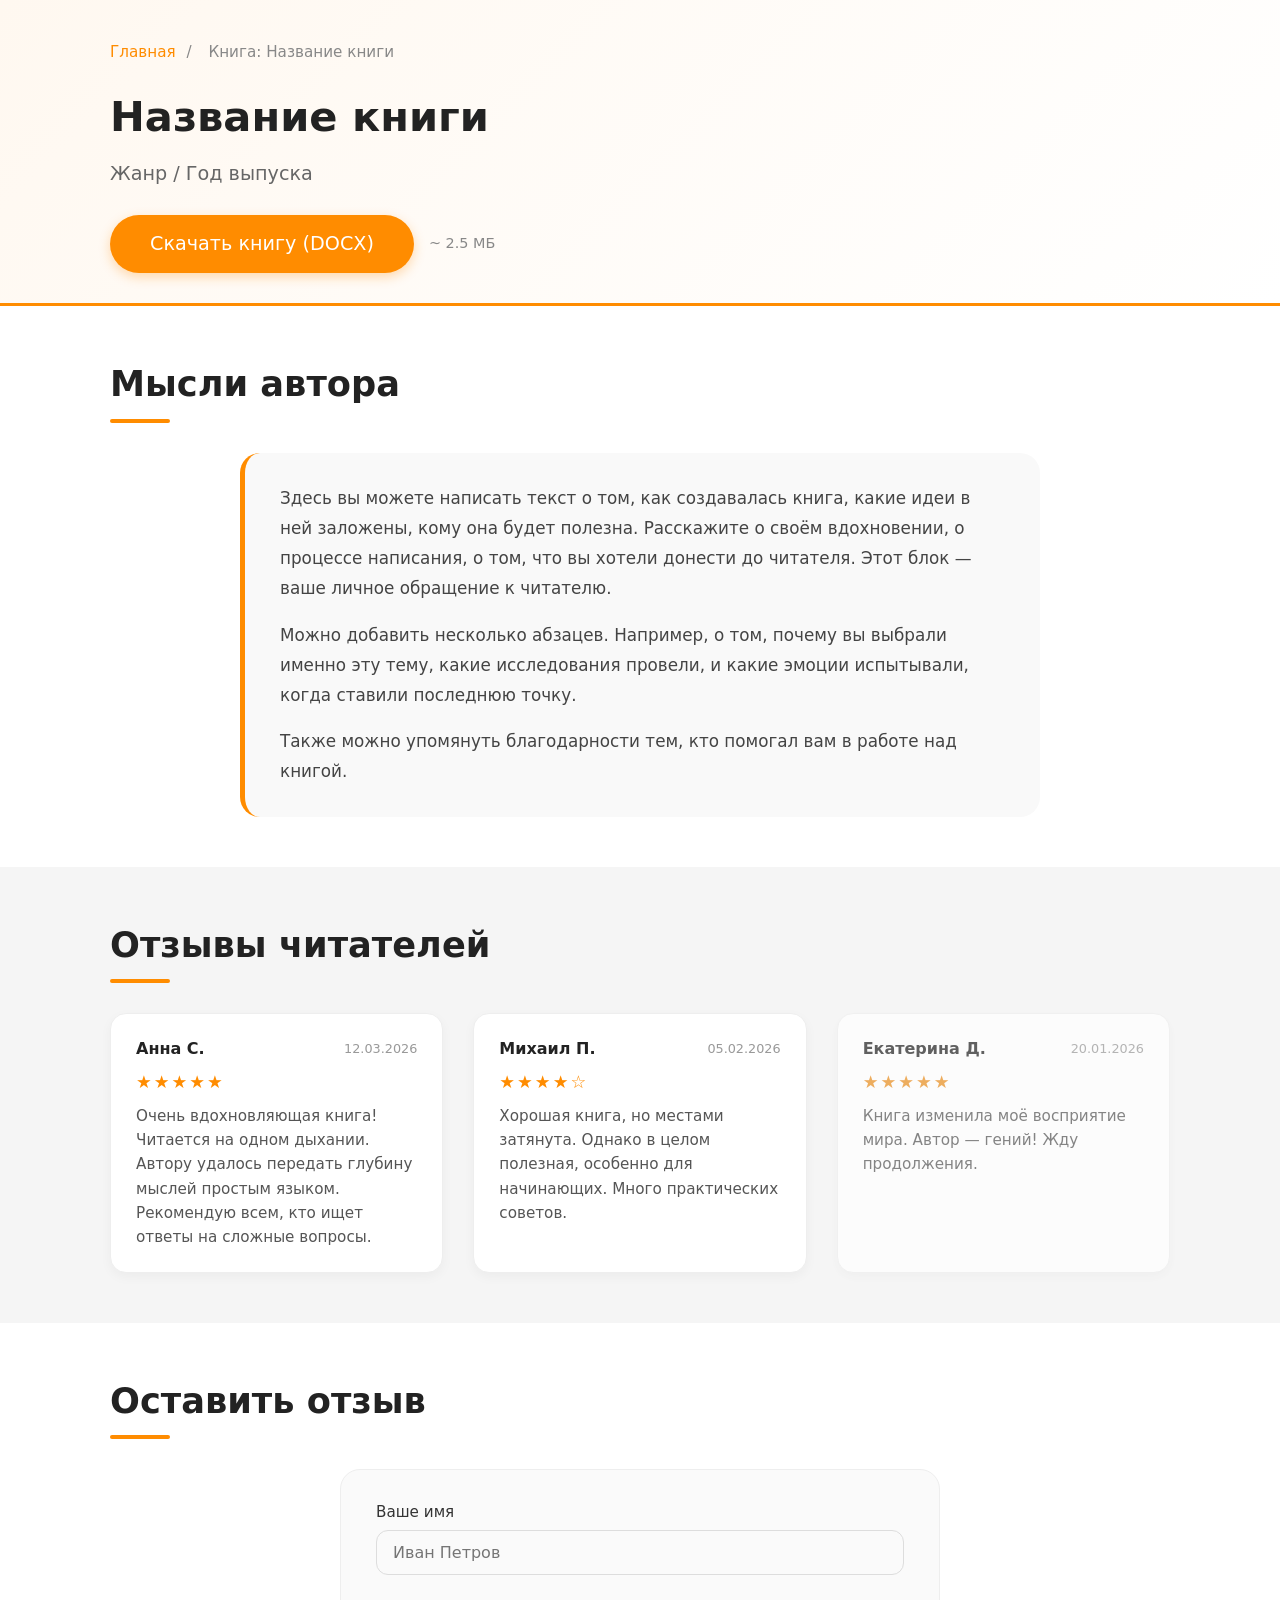
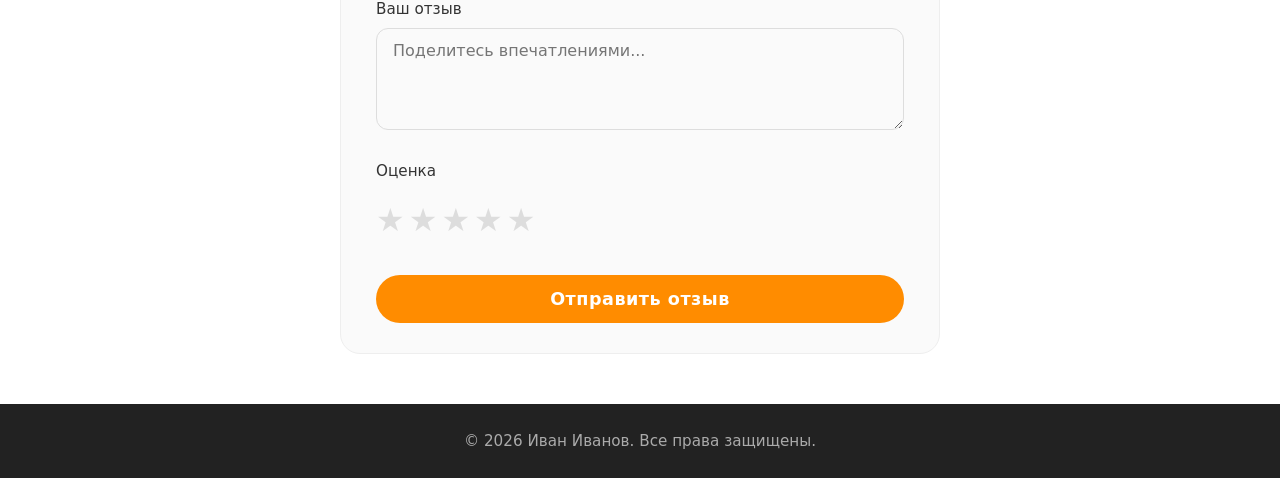
==== static/book.html @ 49486eab "v0.1 without forms" ====
<!DOCTYPE html>
<html lang="ru">
<head>
    <meta charset="UTF-8">
    <meta name="viewport" content="width=device-width, initial-scale=1.0">
    <title>Книга — Название книги</title>
    <link rel="stylesheet" href="/static/style.css">
</head>
<body>
    <header class="project-header">
        <div class="container">
            <nav class="breadcrumb">
                <a href="/">Главная</a>
                <span>/</span>
                <span>Книга: Название книги</span>
            </nav>
            <h1 class="project-title">Название книги</h1>
            <p class="project-subtitle">Жанр / Год выпуска</p>
            <div class="download-block">
                <a href="/book/Человек в Малиновом костюме.docx" class="btn btn-download" download>Скачать книгу (DOCX)</a>
                <span class="file-size">~ 2.5 МБ</span>
            </div>
        </div>
    </header>

    <section class="author-thoughts">
        <div class="container">
            <h2 class="section-title">Мысли автора</h2>
            <div class="thoughts-content">
                <p>Здесь вы можете написать текст о том, как создавалась книга, какие идеи в ней заложены, кому она будет полезна. Расскажите о своём вдохновении, о процессе написания, о том, что вы хотели донести до читателя. Этот блок — ваше личное обращение к читателю.</p>
                <p>Можно добавить несколько абзацев. Например, о том, почему вы выбрали именно эту тему, какие исследования провели, и какие эмоции испытывали, когда ставили последнюю точку.</p>
                <p>Также можно упомянуть благодарности тем, кто помогал вам в работе над книгой.</p>
            </div>
        </div>
    </section>
    <section class="reviews">
        <div class="container">
            <h2 class="section-title">Отзывы читателей</h2>
            <div class="reviews-grid">
                <div class="review-card">
                    <div class="review-header">
                        <span class="review-author">Анна С.</span>
                        <span class="review-date">12.03.2026</span>
                    </div>
                    <div class="review-rating">★★★★★</div>
                    <p class="review-text">Очень вдохновляющая книга! Читается на одном дыхании. Автору удалось передать глубину мыслей простым языком. Рекомендую всем, кто ищет ответы на сложные вопросы.</p>
                </div>
                <div class="review-card">
                    <div class="review-header">
                        <span class="review-author">Михаил П.</span>
                        <span class="review-date">05.02.2026</span>
                    </div>
                    <div class="review-rating">★★★★☆</div>
                    <p class="review-text">Хорошая книга, но местами затянута. Однако в целом полезная, особенно для начинающих. Много практических советов.</p>
                </div>
                <div class="review-card placeholder-review">
                    <div class="review-header">
                        <span class="review-author">Екатерина Д.</span>
                        <span class="review-date">20.01.2026</span>
                    </div>
                    <div class="review-rating">★★★★★</div>
                    <p class="review-text">Книга изменила моё восприятие мира. Автор — гений! Жду продолжения.</p>
                </div>
            </div>
        </div>
    </section>

    <section class="review-form-section">
        <div class="container">
            <h2 class="section-title">Оставить отзыв</h2>
            <form class="review-form">
                <div class="form-group">
                    <label for="review-name">Ваше имя</label>
                    <input type="text" id="review-name" placeholder="Иван Петров" required>
                </div>
                <div class="form-group">
                    <label for="review-text">Ваш отзыв</label>
                    <textarea id="review-text" rows="4" placeholder="Поделитесь впечатлениями..." required></textarea>
                </div>
                <div class="form-group rating-group">
                    <label>Оценка</label>
                    <div class="star-rating">
                        <input type="radio" id="star5" name="rating" value="5"><label for="star5">★</label>
                        <input type="radio" id="star4" name="rating" value="4"><label for="star4">★</label>
                        <input type="radio" id="star3" name="rating" value="3"><label for="star3">★</label>
                        <input type="radio" id="star2" name="rating" value="2"><label for="star2">★</label>
                        <input type="radio" id="star1" name="rating" value="1"><label for="star1">★</label>
                    </div>
                </div>
                <button type="submit" class="btn btn-submit">Отправить отзыв</button>
            </form>
        </div>
    </section>

    <footer class="footer">
        <div class="container">
            <p>&copy; 2026 Иван Иванов. Все права защищены.</p>
        </div>
    </footer>
</body>
</html>
---- static/style.css ----
/* Общие стили */
* {
    margin: 0;
    padding: 0;
    box-sizing: border-box;
    font-family: 'Segoe UI', Roboto, system-ui, -apple-system, sans-serif;
}

body {
    background-color: #f9f9f9;
    color: #333;
    line-height: 1.6;
}

.container {
    max-width: 1100px;
    margin: 0 auto;
    padding: 0 20px;
}

/* Шапка */
.header {
    background: linear-gradient(135deg, #fff8f0 0%, #fff 100%);
    padding: 50px 0 40px;
    border-bottom: 4px solid #ff8c00;
    box-shadow: 0 2px 10px rgba(0,0,0,0.05);
}

.header-container {
    display: flex;
    align-items: center;
    justify-content: space-between;
    flex-wrap: wrap;
    gap: 30px;
}

.header-info {
    flex: 1 1 300px;
}

.name {
    font-size: 2.8rem;
    font-weight: 700;
    color: #222;
    margin-bottom: 8px;
    letter-spacing: -0.5px;
}

.title {
    font-size: 1.3rem;
    color: #ff8c00;
    font-weight: 500;
    margin-bottom: 12px;
}

.description {
    font-size: 1.05rem;
    color: #555;
    margin-bottom: 20px;
    max-width: 500px;
}

.contacts {
    display: flex;
    align-items: center;
    gap: 12px;
    flex-wrap: wrap;
    font-size: 1rem;
}

.contacts a {
    color: #ff8c00;
    text-decoration: none;
    font-weight: 500;
    transition: color 0.2s;
}

.contacts a:hover {
    color: #e07b00;
    text-decoration: underline;
}

.contacts span {
    color: #aaa;
}

.header-photo {
    flex: 0 0 200px;
    width: 200px;
    height: 200px;
    border-radius: 50%;
    overflow: hidden;
    border: 4px solid #ff8c00;
    box-shadow: 0 8px 25px rgba(255, 140, 0, 0.25);
    background: #fff;
    transition: transform 0.3s ease;
}

.header-photo:hover {
    transform: scale(1.02);
}

.header-photo img {
    width: 100%;
    height: 100%;
    object-fit: cover;
    display: block;
}

/* Общие заголовки секций */
.section-title {
    font-size: 2.2rem;
    font-weight: 600;
    color: #222;
    margin-bottom: 30px;
    position: relative;
    display: inline-block;
}

.section-title::after {
    content: '';
    display: block;
    width: 60px;
    height: 4px;
    background: #ff8c00;
    margin-top: 6px;
    border-radius: 2px;
}

/* Секция работ */
.works {
    padding: 60px 0;
    background: #fff;
}

.works-grid {
    display: flex;
    flex-wrap: wrap;
    gap: 30px;
    justify-content: flex-start;
}

.work-card {
    flex: 1 1 calc(33.333% - 30px);
    min-width: 260px;
    background: #fcfcfc;
    border-radius: 16px;
    overflow: hidden;
    box-shadow: 0 4px 15px rgba(0,0,0,0.06);
    border: 1px solid #eee;
    transition: transform 0.25s, box-shadow 0.25s;
}

.work-card:hover {
    transform: translateY(-6px);
    box-shadow: 0 12px 30px rgba(0,0,0,0.1);
}

.work-image {
    height: 180px;
    background-size: cover;
    background-position: center;
    background-color: #eee;
}

.work-info {
    padding: 20px 18px 22px;
}

.work-info h3 {
    font-size: 1.25rem;
    font-weight: 600;
    color: #222;
    margin-bottom: 8px;
}

.work-info p {
    color: #666;
    font-size: 0.95rem;
    margin-bottom: 16px;
}

.btn {
    display: inline-block;
    padding: 8px 22px;
    background: #ff8c00;
    color: #fff;
    font-weight: 500;
    border-radius: 30px;
    text-decoration: none;
    transition: background 0.2s, transform 0.1s;
    border: none;
    cursor: pointer;
}

.btn:hover {
    background: #e07b00;
    transform: scale(1.02);
}

.work-card.placeholder .work-image {
    filter: grayscale(0.4);
    opacity: 0.7;
}

.badge {
    display: inline-block;
    background: #e0e0e0;
    color: #555;
    padding: 4px 14px;
    border-radius: 20px;
    font-size: 0.8rem;
    font-weight: 500;
    letter-spacing: 0.3px;
}

/* Секция контактов */
.contact {
    padding: 60px 0;
    background: #f5f5f5;
}

.contact-form {
    max-width: 580px;
    background: #fff;
    padding: 35px 40px;
    border-radius: 20px;
    box-shadow: 0 6px 20px rgba(0,0,0,0.04);
    border: 1px solid #e8e8e8;
}

.form-group {
    margin-bottom: 22px;
}

.form-group label {
    display: block;
    font-weight: 500;
    margin-bottom: 6px;
    color: #333;
    font-size: 0.95rem;
}

.form-group input,
.form-group textarea {
    width: 100%;
    padding: 12px 16px;
    border: 1.5px solid #ddd;
    border-radius: 12px;
    font-size: 1rem;
    background: #fafafa;
    transition: border 0.2s, box-shadow 0.2s;
    outline: none;
}

.form-group input:focus,
.form-group textarea:focus {
    border-color: #ff8c00;
    box-shadow: 0 0 0 3px rgba(255, 140, 0, 0.15);
    background: #fff;
}

.form-group textarea {
    resize: vertical;
    min-height: 100px;
}

.btn-submit {
    width: 100%;
    padding: 14px;
    font-size: 1.1rem;
    font-weight: 600;
    background: #ff8c00;
    color: #fff;
    border: none;
    border-radius: 30px;
    cursor: pointer;
    transition: background 0.2s, transform 0.1s;
    letter-spacing: 0.5px;
}

.btn-submit:hover {
    background: #e07b00;
    transform: scale(1.01);
}

/* Футер */
.footer {
    background: #222;
    color: #ccc;
    padding: 25px 0;
    text-align: center;
    font-size: 0.95rem;
}

.footer p {
    opacity: 0.8;
}

/* Адаптивность */
@media (max-width: 768px) {
    .header-container {
        flex-direction: column-reverse;
        text-align: center;
    }

    .header-info {
        text-align: center;
    }

    .description {
        margin-left: auto;
        margin-right: auto;
    }

    .contacts {
        justify-content: center;
    }

    .header-photo {
        flex: 0 0 160px;
        width: 160px;
        height: 160px;
    }

    .name {
        font-size: 2.2rem;
    }

    .section-title {
        font-size: 1.8rem;
    }

    .work-card {
        flex: 1 1 100%;
        max-width: 400px;
        margin: 0 auto;
    }

    .contact-form {
        padding: 25px 20px;
    }
}

@media (max-width: 480px) {
    .header {
        padding: 30px 0 20px;
    }
    .name {
        font-size: 1.8rem;
    }
    .title {
        font-size: 1.1rem;
    }
    .contacts {
        flex-direction: column;
        gap: 6px;
    }
    .contacts span {
        display: none;
    }
    .work-card {
        min-width: 100%;
    }
}


.project-header {
    background: linear-gradient(135deg, #fff8f0 0%, #fff 100%);
    padding: 40px 0 30px;
    border-bottom: 3px solid #ff8c00;
}

.breadcrumb {
    font-size: 0.95rem;
    color: #888;
    margin-bottom: 20px;
}

.breadcrumb a {
    color: #ff8c00;
    text-decoration: none;
}

.breadcrumb a:hover {
    text-decoration: underline;
}

.breadcrumb span {
    margin: 0 6px;
}

.project-title {
    font-size: 2.6rem;
    font-weight: 700;
    color: #222;
    margin-bottom: 8px;
}

.project-subtitle {
    font-size: 1.2rem;
    color: #666;
    font-weight: 400;
}

.project-details {
    padding: 50px 0;
    background: #fafafa;
}

.detail-block {
    display: flex;
    align-items: center;
    gap: 40px;
    background: #fff;
    border-radius: 20px;
    padding: 30px 35px;
    margin-bottom: 40px;
    box-shadow: 0 4px 15px rgba(0,0,0,0.04);
    border: 1px solid #eee;
    transition: transform 0.2s;
}

.detail-block:hover {
    transform: translateY(-3px);
    box-shadow: 0 8px 25px rgba(0,0,0,0.06);
}

.detail-text {
    flex: 1 1 55%;
}

.detail-text h2 {
    font-size: 1.7rem;
    font-weight: 600;
    color: #222;
    margin-bottom: 15px;
    position: relative;
}

.detail-text h2::after {
    content: '';
    display: block;
    width: 50px;
    height: 3px;
    background: #ff8c00;
    margin-top: 6px;
    border-radius: 2px;
}

.detail-text p {
    color: #555;
    font-size: 1.05rem;
    line-height: 1.7;
    margin-bottom: 15px;
}

.detail-text ul {
    list-style: none;
    padding: 0;
}

.detail-text ul li {
    padding-left: 24px;
    position: relative;
    margin-bottom: 8px;
    color: #444;
}

.detail-text ul li::before {
    content: '▹';
    position: absolute;
    left: 0;
    color: #ff8c00;
    font-weight: bold;
}

.detail-image {
    flex: 0 0 220px;
    max-width: 220px;
}

.detail-image img {
    width: 100%;
    height: auto;
    border-radius: 16px;
    box-shadow: 0 6px 18px rgba(0,0,0,0.1);
    border: 2px solid #f0f0f0;
    display: block;
}

.detail-block.reverse {
    flex-direction: row-reverse;
}

.back-link {
    text-align: center;
    margin-top: 20px;
}

.back-link .btn {
    background: #888;
    color: #fff;
}

.back-link .btn:hover {
    background: #666;
}

@media (max-width: 768px) {
    .detail-block {
        flex-direction: column !important;
        padding: 20px;
        text-align: center;
    }

    .detail-block.reverse {
        flex-direction: column !important;
    }

    .detail-image {
        flex: 0 0 auto;
        max-width: 280px;
        width: 100%;
        margin-top: 10px;
    }

    .detail-text h2::after {
        margin-left: auto;
        margin-right: auto;
    }

    .detail-text ul {
        text-align: left;
        display: inline-block;
    }

    .project-title {
        font-size: 2rem;
    }
}

@media (max-width: 480px) {
    .project-header {
        padding: 25px 0;
    }
    .project-title {
        font-size: 1.6rem;
    }
    .detail-block {
        padding: 15px;
    }
}



.download-block {
    margin-top: 25px;
    display: flex;
    align-items: center;
    gap: 15px;
    flex-wrap: wrap;
}

.btn-download {
    background: #ff8c00;
    font-size: 1.2rem;
    padding: 14px 40px;
    border-radius: 40px;
    box-shadow: 0 4px 12px rgba(255, 140, 0, 0.3);
    transition: all 0.2s;
    display: inline-block;
}

.btn-download:hover {
    background: #e07b00;
    transform: scale(1.03);
    box-shadow: 0 6px 18px rgba(255, 140, 0, 0.4);
}

.file-size {
    color: #888;
    font-size: 0.9rem;
}

/* Мысли автора */
.author-thoughts {
    padding: 50px 0;
    background: #fff;
}

.thoughts-content {
    max-width: 800px;
    margin: 0 auto;
    background: #f9f9f9;
    padding: 30px 35px;
    border-radius: 20px;
    border-left: 5px solid #ff8c00;
    font-size: 1.05rem;
    line-height: 1.8;
    color: #444;
}

.thoughts-content p {
    margin-bottom: 16px;
}

.thoughts-content p:last-child {
    margin-bottom: 0;
}

/* Отзывы */
.reviews {
    padding: 50px 0;
    background: #f5f5f5;
}

.reviews-grid {
    display: flex;
    flex-wrap: wrap;
    gap: 30px;
    justify-content: center;
}

.review-card {
    flex: 1 1 calc(33.333% - 30px);
    min-width: 260px;
    background: #fff;
    border-radius: 16px;
    padding: 22px 25px;
    box-shadow: 0 4px 12px rgba(0,0,0,0.04);
    border: 1px solid #eee;
    transition: transform 0.2s;
}

.review-card:hover {
    transform: translateY(-4px);
    box-shadow: 0 8px 20px rgba(0,0,0,0.06);
}

.review-header {
    display: flex;
    justify-content: space-between;
    align-items: center;
    margin-bottom: 6px;
}

.review-author {
    font-weight: 600;
    color: #222;
}

.review-date {
    font-size: 0.8rem;
    color: #999;
}

.review-rating {
    color: #ff8c00;
    font-size: 1.1rem;
    letter-spacing: 2px;
    margin-bottom: 8px;
}

.review-text {
    color: #555;
    line-height: 1.6;
    font-size: 0.95rem;
}

.placeholder-review {
    opacity: 0.7;
    filter: grayscale(0.2);
}

/* Форма отзыва */
.review-form-section {
    padding: 50px 0;
    background: #fff;
}

.review-form {
    max-width: 600px;
    margin: 0 auto;
    background: #fafafa;
    padding: 30px 35px;
    border-radius: 20px;
    border: 1px solid #eee;
}

.rating-group {
    display: flex;
    flex-direction: column;
    gap: 6px;
}

.star-rating {
    display: flex;
    flex-direction: row-reverse;
    justify-content: flex-end;
    gap: 4px;
}

.star-rating input {
    display: none;
}

.star-rating label {
    font-size: 2rem;
    color: #ddd;
    cursor: pointer;
    transition: color 0.2s;
}

.star-rating input:checked ~ label,
.star-rating label:hover,
.star-rating label:hover ~ label {
    color: #ff8c00;
}

/* Адаптив для книги */
@media (max-width: 768px) {
    .review-card {
        flex: 1 1 100%;
        max-width: 400px;
    }
    .download-block {
        flex-direction: column;
        align-items: flex-start;
    }
    .thoughts-content {
        padding: 20px;
    }
    .review-form {
        padding: 20px;
    }
}

@media (max-width: 480px) {
    .btn-download {
        width: 100%;
        text-align: center;
        padding: 14px 20px;
        font-size: 1rem;
    }
    .star-rating label {
        font-size: 1.8rem;
    }
}
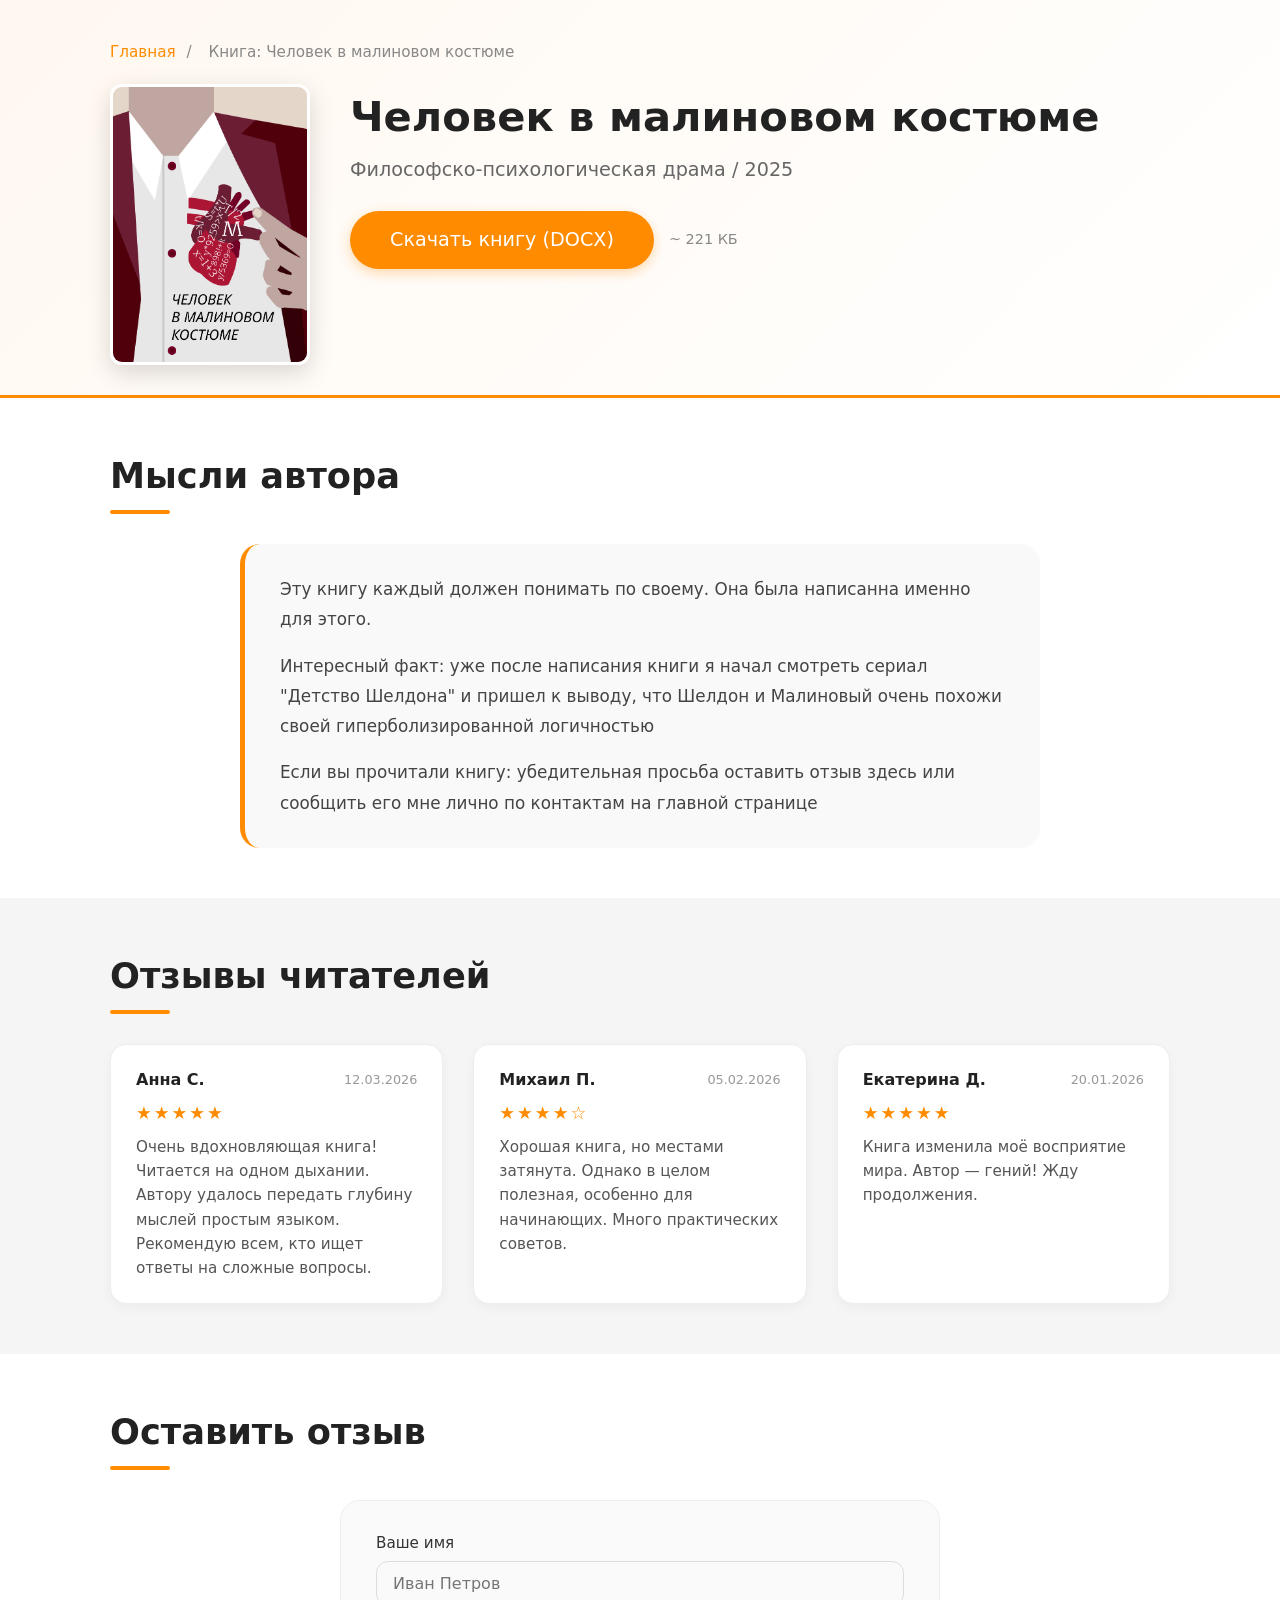
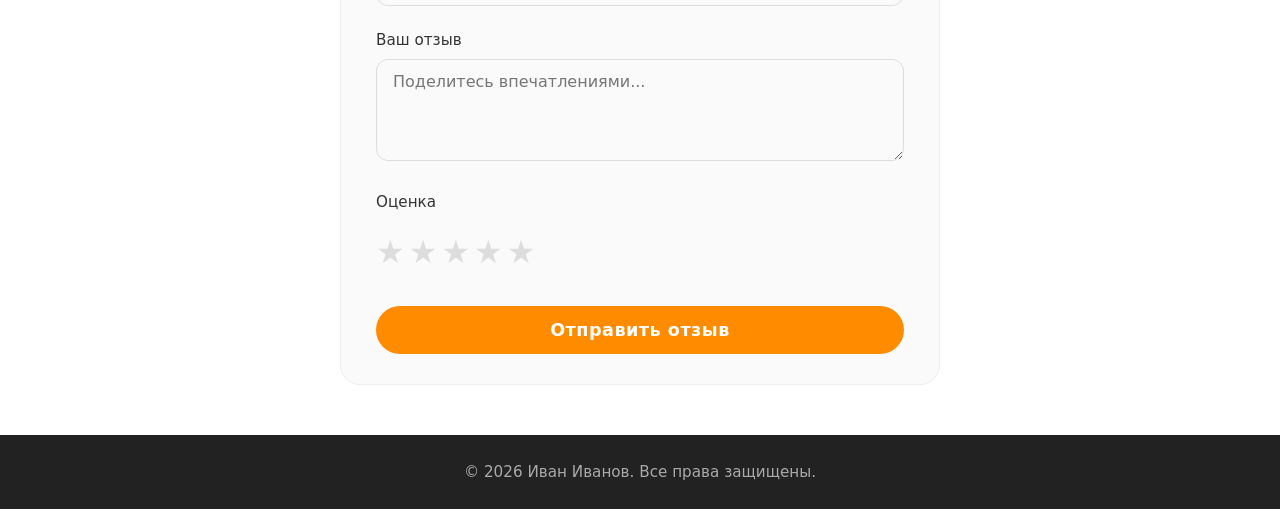
==== commit 40220db9: "add db" ====
--- a/static/book.html
+++ b/static/book.html
@@ -3,7 +3,7 @@
 <head>
     <meta charset="UTF-8">
     <meta name="viewport" content="width=device-width, initial-scale=1.0">
-    <title>Книга — Название книги</title>
+    <title>Книга — Человек в малиновом костюме</title>
     <link rel="stylesheet" href="/static/style.css">
 </head>
 <body>
@@ -12,13 +12,22 @@
             <nav class="breadcrumb">
                 <a href="/">Главная</a>
                 <span>/</span>
-                <span>Книга: Название книги</span>
+                <span>Книга: Человек в малиновом костюме</span>
             </nav>
-            <h1 class="project-title">Название книги</h1>
-            <p class="project-subtitle">Жанр / Год выпуска</p>
-            <div class="download-block">
-                <a href="/book/Человек в Малиновом костюме.docx" class="btn btn-download" download>Скачать книгу (DOCX)</a>
-                <span class="file-size">~ 2.5 МБ</span>
+
+            <!-- Блок с обложкой и описанием -->
+            <div class="book-intro">
+                <div class="book-cover">
+                    <img src="/static/человек в малиновом костюме.png" alt="Обложка книги «Человек в малиновом костюме»">
+                </div>
+                <div class="book-info">
+                    <h1 class="project-title">Человек в малиновом костюме</h1>
+                    <p class="project-subtitle">Философско-психологическая драма / 2025</p>
+                    <div class="download-block">
+                        <a href="/book/Человек в Малиновом костюме.docx" class="btn btn-download" download>Скачать книгу (DOCX)</a>
+                        <span class="file-size">~ 221 КБ</span>
+                    </div>
+                </div>
             </div>
         </div>
     </header>
@@ -27,9 +36,9 @@
         <div class="container">
             <h2 class="section-title">Мысли автора</h2>
             <div class="thoughts-content">
-                <p>Здесь вы можете написать текст о том, как создавалась книга, какие идеи в ней заложены, кому она будет полезна. Расскажите о своём вдохновении, о процессе написания, о том, что вы хотели донести до читателя. Этот блок — ваше личное обращение к читателю.</p>
-                <p>Можно добавить несколько абзацев. Например, о том, почему вы выбрали именно эту тему, какие исследования провели, и какие эмоции испытывали, когда ставили последнюю точку.</p>
-                <p>Также можно упомянуть благодарности тем, кто помогал вам в работе над книгой.</p>
+                <p>Эту книгу каждый должен понимать по своему. Она была написанна именно для этого.</p>
+                <p>Интересный факт: уже после написания книги я начал смотреть сериал "Детство Шелдона" и пришел к выводу, что Шелдон и Малиновый очень похожи своей гиперболизированной логичностью</p>
+                <p>Если вы прочитали книгу: убедительная просьба оставить отзыв здесь или сообщить его мне лично по контактам на главной странице</p>
             </div>
         </div>
     </section>
@@ -53,7 +62,7 @@
                     <div class="review-rating">★★★★☆</div>
                     <p class="review-text">Хорошая книга, но местами затянута. Однако в целом полезная, особенно для начинающих. Много практических советов.</p>
                 </div>
-                <div class="review-card placeholder-review">
+                <div class="review-card">
                     <div class="review-header">
                         <span class="review-author">Екатерина Д.</span>
                         <span class="review-date">20.01.2026</span>
--- a/static/style.css
+++ b/static/style.css
@@ -609,7 +609,6 @@
     margin-bottom: 0;
 }
 
-/* Отзывы */
 .reviews {
     padding: 50px 0;
     background: #f5f5f5;
@@ -746,4 +745,91 @@
     .star-rating label {
         font-size: 1.8rem;
     }
+}
+
+
+.book-intro {
+    display: flex;
+    align-items: flex-start;  
+    gap: 40px;
+    margin-top: 20px;
+}
+
+.book-cover {
+    flex: 0 0 200px;       
+    max-width: 200px;
+    max-height: 300px;        
+    overflow: hidden;         
+    border-radius: 12px;
+    box-shadow: 0 8px 25px rgba(0,0,0,0.15);
+    border: 3px solid #fff;
+}
+
+.book-cover img {
+    width: 100%;
+    height: 100%;
+    object-fit: contain;     
+    display: block;
+}
+
+.book-info {
+    flex: 1 1 auto;
+}
+
+.book-info .project-title {
+    margin-bottom: 4px;
+}
+
+.book-info .project-subtitle {
+    margin-bottom: 15px;
+}
+
+.download-block {
+    margin-top: 25px;
+    display: flex;
+    align-items: center;
+    gap: 15px;
+    flex-wrap: wrap;
+}
+
+.btn-download {
+    background: #ff8c00;
+    font-size: 1.2rem;
+    padding: 14px 40px;
+    border-radius: 40px;
+    box-shadow: 0 4px 12px rgba(255, 140, 0, 0.3);
+    transition: all 0.2s;
+    display: inline-block;
+    color: #fff;
+    text-decoration: none;
+}
+
+.btn-download:hover {
+    background: #e07b00;
+    transform: scale(1.03);
+    box-shadow: 0 6px 18px rgba(255, 140, 0, 0.4);
+}
+
+.file-size {
+    color: #888;
+    font-size: 0.9rem;
+}
+
+@media (max-width: 768px) {
+    .book-intro {
+        flex-direction: column;
+        align-items: center;
+        text-align: center;
+        gap: 20px;
+    }
+
+    .book-cover {
+        flex: 0 0 auto;
+        max-width: 180px;
+        max-height: 260px;
+    }
+
+    .download-block {
+        justify-content: center;
+    }
 }
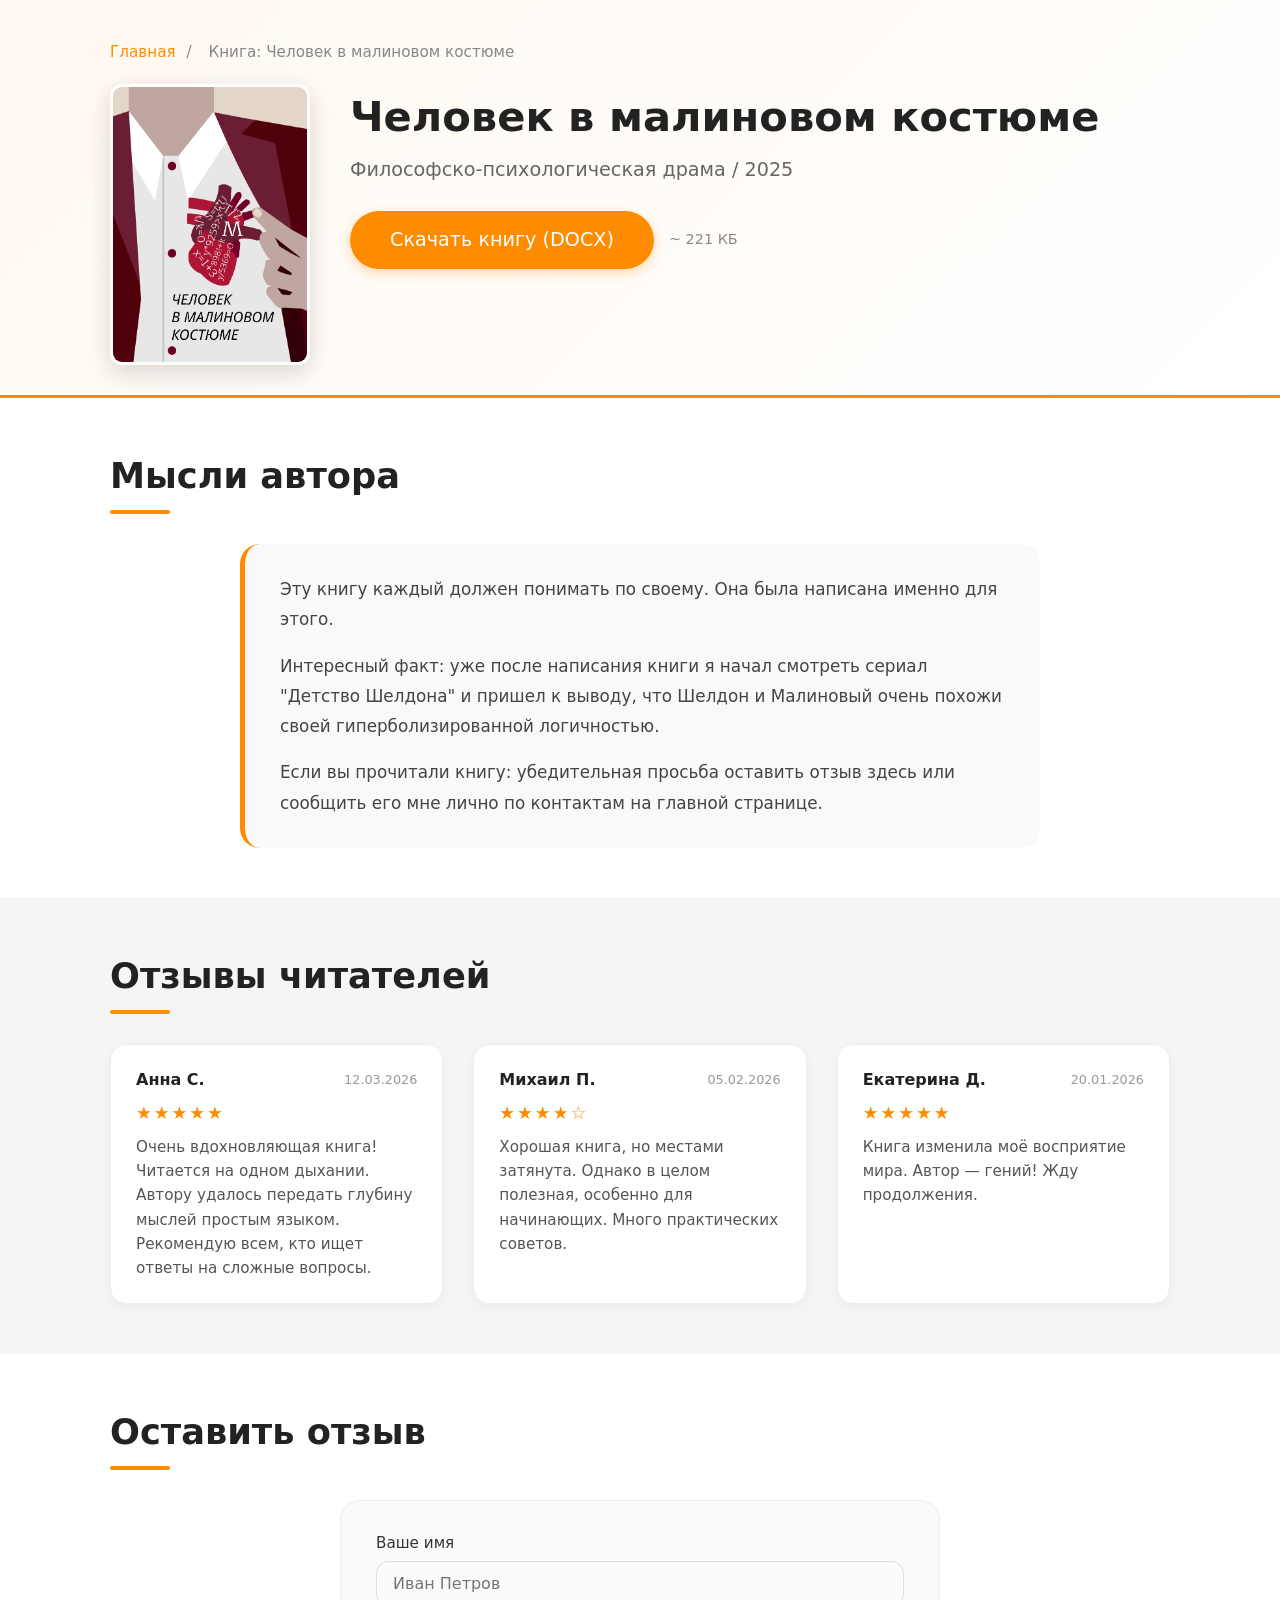
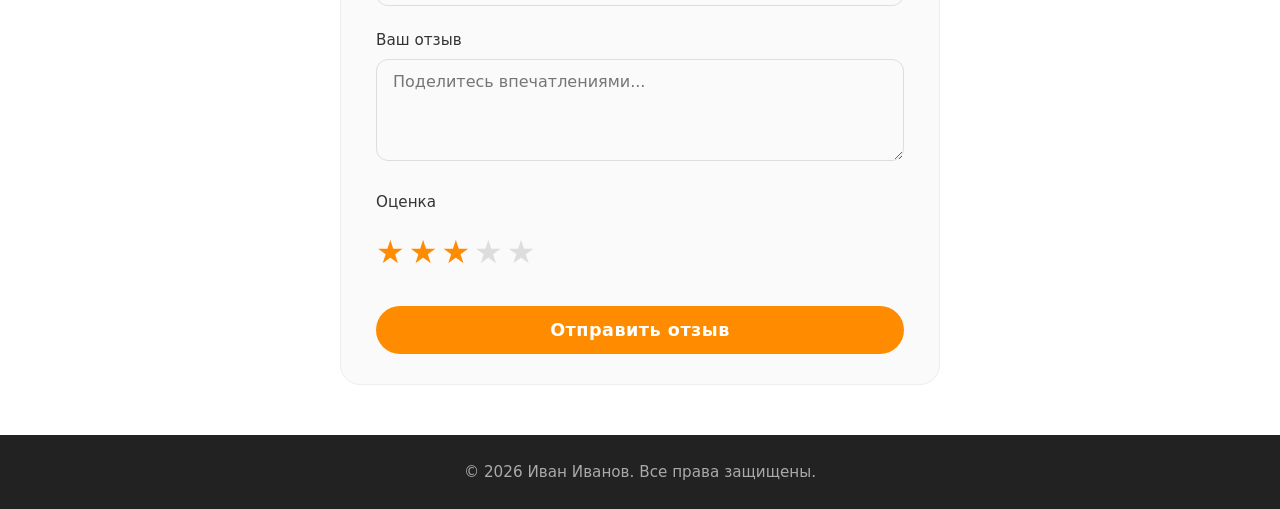
==== commit d6654bff: "v1.0" ====
--- a/static/book.html
+++ b/static/book.html
@@ -7,6 +7,19 @@
     <link rel="stylesheet" href="/static/style.css">
 </head>
 <body>
+
+    <!-- Модальное окно -->
+    <div id="successModal" class="modal-overlay" style="display: none;">
+        <div class="modal-content">
+            <button class="modal-close" id="modalCloseBtn">&times;</button>
+            <div class="modal-icon">✅</div>
+            <h2 class="modal-title">Отлично!</h2>
+            <p class="modal-message" id="modalMessage">Ваш отзыв успешно отправлен. Спасибо!</p>
+            <button class="btn modal-btn" id="modalOkBtn">Хорошо</button>
+        </div>
+    </div>
+
+    <!-- Шапка -->
     <header class="project-header">
         <div class="container">
             <nav class="breadcrumb">
@@ -15,10 +28,9 @@
                 <span>Книга: Человек в малиновом костюме</span>
             </nav>
 
-            <!-- Блок с обложкой и описанием -->
             <div class="book-intro">
                 <div class="book-cover">
-                    <img src="/static/человек в малиновом костюме.png" alt="Обложка книги «Человек в малиновом костюме»">
+                    <img src="/static/человек в малиновом костюме.png" alt="Обложка книги">
                 </div>
                 <div class="book-info">
                     <h1 class="project-title">Человек в малиновом костюме</h1>
@@ -32,16 +44,19 @@
         </div>
     </header>
 
+    <!-- Мысли автора -->
     <section class="author-thoughts">
         <div class="container">
             <h2 class="section-title">Мысли автора</h2>
             <div class="thoughts-content">
-                <p>Эту книгу каждый должен понимать по своему. Она была написанна именно для этого.</p>
-                <p>Интересный факт: уже после написания книги я начал смотреть сериал "Детство Шелдона" и пришел к выводу, что Шелдон и Малиновый очень похожи своей гиперболизированной логичностью</p>
-                <p>Если вы прочитали книгу: убедительная просьба оставить отзыв здесь или сообщить его мне лично по контактам на главной странице</p>
+                <p>Эту книгу каждый должен понимать по своему. Она была написана именно для этого.</p>
+                <p>Интересный факт: уже после написания книги я начал смотреть сериал "Детство Шелдона" и пришел к выводу, что Шелдон и Малиновый очень похожи своей гиперболизированной логичностью.</p>
+                <p>Если вы прочитали книгу: убедительная просьба оставить отзыв здесь или сообщить его мне лично по контактам на главной странице.</p>
             </div>
         </div>
     </section>
+
+    <!-- Отзывы -->
     <section class="reviews">
         <div class="container">
             <h2 class="section-title">Отзывы читателей</h2>
@@ -74,24 +89,25 @@
         </div>
     </section>
 
+    <!-- Форма отзыва -->
     <section class="review-form-section">
         <div class="container">
             <h2 class="section-title">Оставить отзыв</h2>
-            <form class="review-form">
+            <form action="/submit-feedback/" method="post" class="review-form">
                 <div class="form-group">
                     <label for="review-name">Ваше имя</label>
-                    <input type="text" id="review-name" placeholder="Иван Петров" required>
+                    <input type="text" id="review-name" name="name" placeholder="Иван Петров" required>
                 </div>
                 <div class="form-group">
                     <label for="review-text">Ваш отзыв</label>
-                    <textarea id="review-text" rows="4" placeholder="Поделитесь впечатлениями..." required></textarea>
+                    <textarea id="review-text" name="message" rows="4" placeholder="Поделитесь впечатлениями..." required></textarea>
                 </div>
                 <div class="form-group rating-group">
                     <label>Оценка</label>
                     <div class="star-rating">
                         <input type="radio" id="star5" name="rating" value="5"><label for="star5">★</label>
                         <input type="radio" id="star4" name="rating" value="4"><label for="star4">★</label>
-                        <input type="radio" id="star3" name="rating" value="3"><label for="star3">★</label>
+                        <input type="radio" id="star3" name="rating" value="3" checked><label for="star3">★</label>
                         <input type="radio" id="star2" name="rating" value="2"><label for="star2">★</label>
                         <input type="radio" id="star1" name="rating" value="1"><label for="star1">★</label>
                     </div>
@@ -106,5 +122,62 @@
             <p>&copy; 2026 Иван Иванов. Все права защищены.</p>
         </div>
     </footer>
+
+    <script>
+        document.addEventListener('DOMContentLoaded', function() {
+            const form = document.querySelector('.review-form');
+            const modal = document.getElementById('successModal');
+            const modalMessage = document.getElementById('modalMessage');
+            const closeBtns = [
+                document.getElementById('modalCloseBtn'),
+                document.getElementById('modalOkBtn')
+            ];
+
+            function closeModal() {
+                modal.style.display = 'none';
+            }
+
+            closeBtns.forEach(btn => {
+                if (btn) {
+                    btn.addEventListener('click', closeModal);
+                }
+            });
+
+            modal.addEventListener('click', function(event) {
+                if (event.target === modal) {
+                    closeModal();
+                }
+            });
+
+            if (form) {
+                form.addEventListener('submit', function(event) {
+                    event.preventDefault();
+
+                    const formData = new FormData(form);
+
+                    fetch('/submit-feedback/', {
+                        method: 'POST',
+                        body: formData
+                    })
+                    .then(response => response.json())
+                    .then(data => {
+                        if (data.status === 'success') {
+                            modalMessage.textContent = data.message || 'Ваш отзыв успешно отправлен. Спасибо!';
+                            modal.style.display = 'flex';
+                            form.reset();
+                            document.querySelectorAll('.star-rating input').forEach(r => r.checked = false);
+                        } else {
+                            alert('❌ ' + (data.message || 'Что-то пошло не так.'));
+                        }
+                    })
+                    .catch(error => {
+                        console.error('Ошибка:', error);
+                        alert('❌ Ошибка сети. Проверьте соединение.');
+                    });
+                });
+            }
+        });
+    </script>
+
 </body>
 </html>
--- a/static/style.css
+++ b/static/style.css
@@ -832,4 +832,94 @@
     .download-block {
         justify-content: center;
     }
+}
+
+
+.modal-overlay {
+    position: fixed;
+    top: 0;
+    left: 0;
+    width: 100%;
+    height: 100%;
+    background: rgba(0, 0, 0, 0.5);
+    backdrop-filter: blur(4px);
+    display: flex;
+    align-items: center;
+    justify-content: center;
+    z-index: 1000;
+    animation: fadeIn 0.3s ease;
+}
+
+@keyframes fadeIn {
+    from { opacity: 0; }
+    to { opacity: 1; }
+}
+
+.modal-content {
+    background: #fff;
+    border-radius: 24px;
+    padding: 40px 35px 30px;
+    max-width: 420px;
+    width: 90%;
+    text-align: center;
+    box-shadow: 0 20px 60px rgba(0, 0, 0, 0.2);
+    position: relative;
+    animation: slideUp 0.3s ease;
+}
+
+@keyframes slideUp {
+    from { transform: translateY(30px); opacity: 0; }
+    to { transform: translateY(0); opacity: 1; }
+}
+
+.modal-close {
+    position: absolute;
+    top: 12px;
+    right: 18px;
+    background: none;
+    border: none;
+    font-size: 2rem;
+    color: #aaa;
+    cursor: pointer;
+    transition: color 0.2s;
+}
+
+.modal-close:hover {
+    color: #ff8c00;
+}
+
+.modal-icon {
+    font-size: 3.5rem;
+    margin-bottom: 8px;
+}
+
+.modal-title {
+    font-size: 1.8rem;
+    font-weight: 600;
+    color: #222;
+    margin-bottom: 8px;
+}
+
+.modal-message {
+    font-size: 1.05rem;
+    color: #555;
+    margin-bottom: 25px;
+    line-height: 1.5;
+}
+
+.modal-btn {
+    background: #ff8c00;
+    color: #fff;
+    padding: 12px 40px;
+    border: none;
+    border-radius: 40px;
+    font-size: 1.1rem;
+    font-weight: 500;
+    cursor: pointer;
+    transition: background 0.2s, transform 0.1s;
+}
+
+.modal-btn:hover {
+    background: #e07b00;
+    transform: scale(1.02);
 }
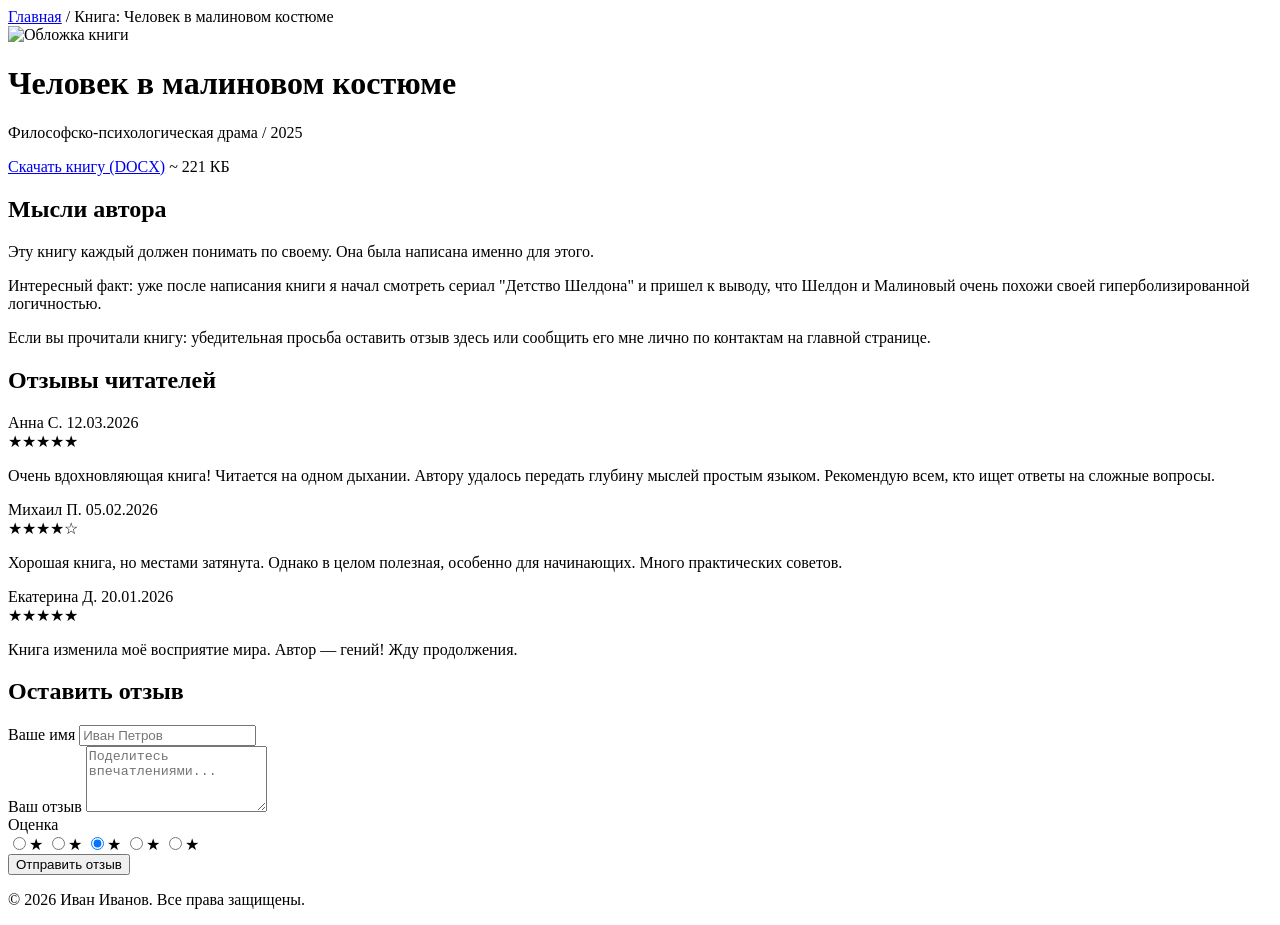
==== commit 463b17f9: "modified:   index.html 	new file:   static/SYP.html 	new file:   static/SYP.png 	new file:   static/" ====
--- a/static/book.html
+++ b/static/book.html
@@ -4,7 +4,7 @@
     <meta charset="UTF-8">
     <meta name="viewport" content="width=device-width, initial-scale=1.0">
     <title>Книга — Человек в малиновом костюме</title>
-    <link rel="stylesheet" href="/static/style.css">
+    <link rel="stylesheet" href="static/style.css">
 </head>
 <body>
 
@@ -30,13 +30,13 @@
 
             <div class="book-intro">
                 <div class="book-cover">
-                    <img src="/static/человек в малиновом костюме.png" alt="Обложка книги">
+                    <img src="static/человек в малиновом костюме.png" alt="Обложка книги">
                 </div>
                 <div class="book-info">
                     <h1 class="project-title">Человек в малиновом костюме</h1>
                     <p class="project-subtitle">Философско-психологическая драма / 2025</p>
                     <div class="download-block">
-                        <a href="/book/Человек в Малиновом костюме.docx" class="btn btn-download" download>Скачать книгу (DOCX)</a>
+                        <a href="book/Человек в Малиновом костюме.docx" class="btn btn-download" download>Скачать книгу (DOCX)</a>
                         <span class="file-size">~ 221 КБ</span>
                     </div>
                 </div>
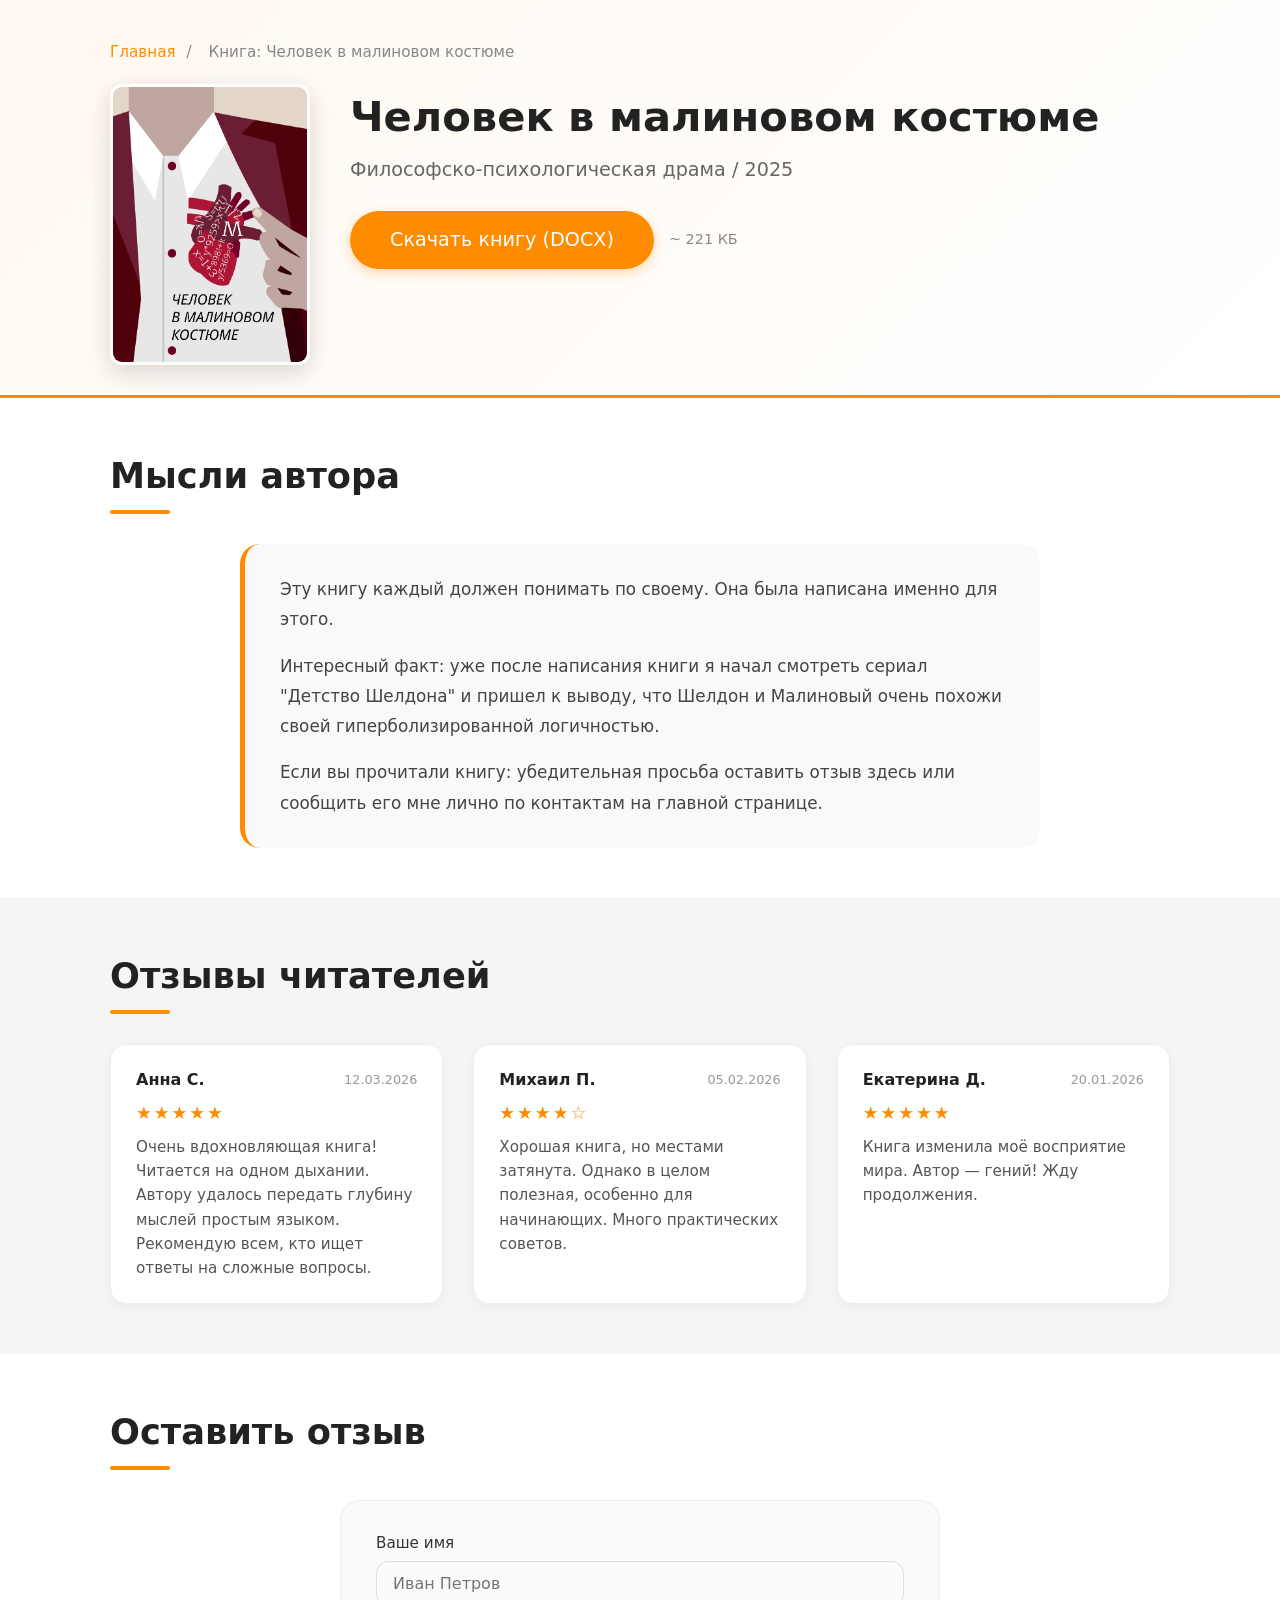
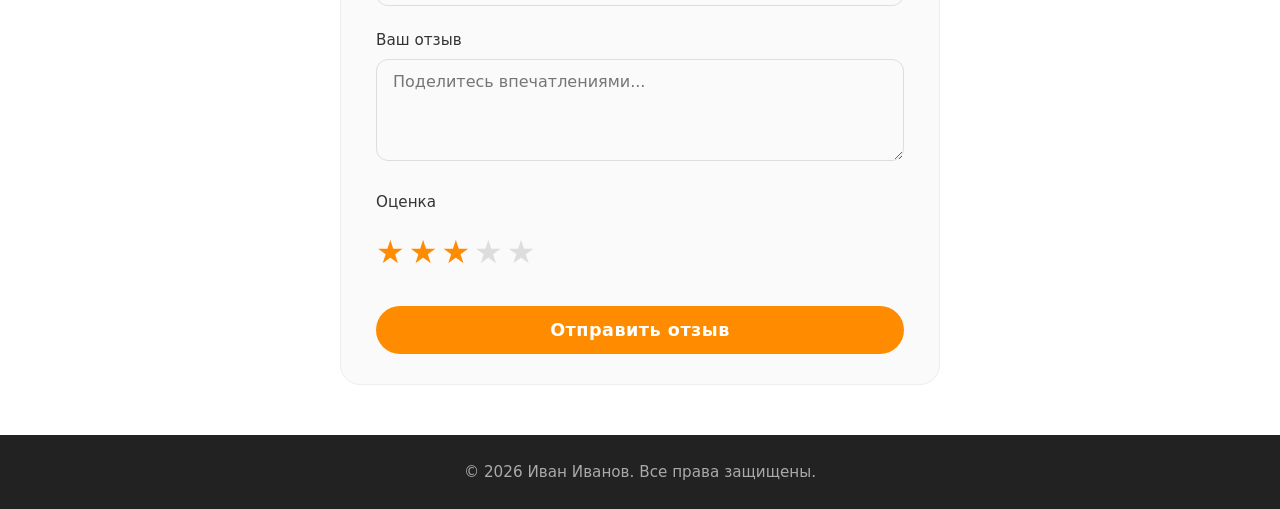
==== commit 4807067d: "modified:   static/book.html 	modified:   static/kdm_cart_bot.html" ====
--- a/static/book.html
+++ b/static/book.html
@@ -4,7 +4,7 @@
     <meta charset="UTF-8">
     <meta name="viewport" content="width=device-width, initial-scale=1.0">
     <title>Книга — Человек в малиновом костюме</title>
-    <link rel="stylesheet" href="static/style.css">
+    <link rel="stylesheet" href="style.css">
 </head>
 <body>
 
@@ -23,20 +23,20 @@
     <header class="project-header">
         <div class="container">
             <nav class="breadcrumb">
-                <a href="/">Главная</a>
+                <a href="../">Главная</a>
                 <span>/</span>
                 <span>Книга: Человек в малиновом костюме</span>
             </nav>
 
             <div class="book-intro">
                 <div class="book-cover">
-                    <img src="static/человек в малиновом костюме.png" alt="Обложка книги">
+                    <img src="человек в малиновом костюме.png" alt="Обложка книги">
                 </div>
                 <div class="book-info">
                     <h1 class="project-title">Человек в малиновом костюме</h1>
                     <p class="project-subtitle">Философско-психологическая драма / 2025</p>
                     <div class="download-block">
-                        <a href="book/Человек в Малиновом костюме.docx" class="btn btn-download" download>Скачать книгу (DOCX)</a>
+                        <a href="../book/Человек в Малиновом костюме.docx" class="btn btn-download" download>Скачать книгу (DOCX)</a>
                         <span class="file-size">~ 221 КБ</span>
                     </div>
                 </div>
--- a/static/style.css
+++ b/static/style.css
@@ -0,0 +1,925 @@
+/* Общие стили */
+* {
+    margin: 0;
+    padding: 0;
+    box-sizing: border-box;
+    font-family: 'Segoe UI', Roboto, system-ui, -apple-system, sans-serif;
+}
+
+body {
+    background-color: #f9f9f9;
+    color: #333;
+    line-height: 1.6;
+}
+
+.container {
+    max-width: 1100px;
+    margin: 0 auto;
+    padding: 0 20px;
+}
+
+/* Шапка */
+.header {
+    background: linear-gradient(135deg, #fff8f0 0%, #fff 100%);
+    padding: 50px 0 40px;
+    border-bottom: 4px solid #ff8c00;
+    box-shadow: 0 2px 10px rgba(0,0,0,0.05);
+}
+
+.header-container {
+    display: flex;
+    align-items: center;
+    justify-content: space-between;
+    flex-wrap: wrap;
+    gap: 30px;
+}
+
+.header-info {
+    flex: 1 1 300px;
+}
+
+.name {
+    font-size: 2.8rem;
+    font-weight: 700;
+    color: #222;
+    margin-bottom: 8px;
+    letter-spacing: -0.5px;
+}
+
+.title {
+    font-size: 1.3rem;
+    color: #ff8c00;
+    font-weight: 500;
+    margin-bottom: 12px;
+}
+
+.description {
+    font-size: 1.05rem;
+    color: #555;
+    margin-bottom: 20px;
+    max-width: 500px;
+}
+
+.contacts {
+    display: flex;
+    align-items: center;
+    gap: 12px;
+    flex-wrap: wrap;
+    font-size: 1rem;
+}
+
+.contacts a {
+    color: #ff8c00;
+    text-decoration: none;
+    font-weight: 500;
+    transition: color 0.2s;
+}
+
+.contacts a:hover {
+    color: #e07b00;
+    text-decoration: underline;
+}
+
+.contacts span {
+    color: #aaa;
+}
+
+.header-photo {
+    flex: 0 0 200px;
+    width: 200px;
+    height: 200px;
+    border-radius: 50%;
+    overflow: hidden;
+    border: 4px solid #ff8c00;
+    box-shadow: 0 8px 25px rgba(255, 140, 0, 0.25);
+    background: #fff;
+    transition: transform 0.3s ease;
+}
+
+.header-photo:hover {
+    transform: scale(1.02);
+}
+
+.header-photo img {
+    width: 100%;
+    height: 100%;
+    object-fit: cover;
+    display: block;
+}
+
+/* Общие заголовки секций */
+.section-title {
+    font-size: 2.2rem;
+    font-weight: 600;
+    color: #222;
+    margin-bottom: 30px;
+    position: relative;
+    display: inline-block;
+}
+
+.section-title::after {
+    content: '';
+    display: block;
+    width: 60px;
+    height: 4px;
+    background: #ff8c00;
+    margin-top: 6px;
+    border-radius: 2px;
+}
+
+/* Секция работ */
+.works {
+    padding: 60px 0;
+    background: #fff;
+}
+
+.works-grid {
+    display: flex;
+    flex-wrap: wrap;
+    gap: 30px;
+    justify-content: flex-start;
+}
+
+.work-card {
+    flex: 1 1 calc(33.333% - 30px);
+    min-width: 260px;
+    background: #fcfcfc;
+    border-radius: 16px;
+    overflow: hidden;
+    box-shadow: 0 4px 15px rgba(0,0,0,0.06);
+    border: 1px solid #eee;
+    transition: transform 0.25s, box-shadow 0.25s;
+}
+
+.work-card:hover {
+    transform: translateY(-6px);
+    box-shadow: 0 12px 30px rgba(0,0,0,0.1);
+}
+
+.work-image {
+    height: 180px;
+    background-size: cover;
+    background-position: center;
+    background-color: #eee;
+}
+
+.work-info {
+    padding: 20px 18px 22px;
+}
+
+.work-info h3 {
+    font-size: 1.25rem;
+    font-weight: 600;
+    color: #222;
+    margin-bottom: 8px;
+}
+
+.work-info p {
+    color: #666;
+    font-size: 0.95rem;
+    margin-bottom: 16px;
+}
+
+.btn {
+    display: inline-block;
+    padding: 8px 22px;
+    background: #ff8c00;
+    color: #fff;
+    font-weight: 500;
+    border-radius: 30px;
+    text-decoration: none;
+    transition: background 0.2s, transform 0.1s;
+    border: none;
+    cursor: pointer;
+}
+
+.btn:hover {
+    background: #e07b00;
+    transform: scale(1.02);
+}
+
+.work-card.placeholder .work-image {
+    filter: grayscale(0.4);
+    opacity: 0.7;
+}
+
+.badge {
+    display: inline-block;
+    background: #e0e0e0;
+    color: #555;
+    padding: 4px 14px;
+    border-radius: 20px;
+    font-size: 0.8rem;
+    font-weight: 500;
+    letter-spacing: 0.3px;
+}
+
+/* Секция контактов */
+.contact {
+    padding: 60px 0;
+    background: #f5f5f5;
+}
+
+.contact-form {
+    max-width: 580px;
+    background: #fff;
+    padding: 35px 40px;
+    border-radius: 20px;
+    box-shadow: 0 6px 20px rgba(0,0,0,0.04);
+    border: 1px solid #e8e8e8;
+}
+
+.form-group {
+    margin-bottom: 22px;
+}
+
+.form-group label {
+    display: block;
+    font-weight: 500;
+    margin-bottom: 6px;
+    color: #333;
+    font-size: 0.95rem;
+}
+
+.form-group input,
+.form-group textarea {
+    width: 100%;
+    padding: 12px 16px;
+    border: 1.5px solid #ddd;
+    border-radius: 12px;
+    font-size: 1rem;
+    background: #fafafa;
+    transition: border 0.2s, box-shadow 0.2s;
+    outline: none;
+}
+
+.form-group input:focus,
+.form-group textarea:focus {
+    border-color: #ff8c00;
+    box-shadow: 0 0 0 3px rgba(255, 140, 0, 0.15);
+    background: #fff;
+}
+
+.form-group textarea {
+    resize: vertical;
+    min-height: 100px;
+}
+
+.btn-submit {
+    width: 100%;
+    padding: 14px;
+    font-size: 1.1rem;
+    font-weight: 600;
+    background: #ff8c00;
+    color: #fff;
+    border: none;
+    border-radius: 30px;
+    cursor: pointer;
+    transition: background 0.2s, transform 0.1s;
+    letter-spacing: 0.5px;
+}
+
+.btn-submit:hover {
+    background: #e07b00;
+    transform: scale(1.01);
+}
+
+/* Футер */
+.footer {
+    background: #222;
+    color: #ccc;
+    padding: 25px 0;
+    text-align: center;
+    font-size: 0.95rem;
+}
+
+.footer p {
+    opacity: 0.8;
+}
+
+/* Адаптивность */
+@media (max-width: 768px) {
+    .header-container {
+        flex-direction: column-reverse;
+        text-align: center;
+    }
+
+    .header-info {
+        text-align: center;
+    }
+
+    .description {
+        margin-left: auto;
+        margin-right: auto;
+    }
+
+    .contacts {
+        justify-content: center;
+    }
+
+    .header-photo {
+        flex: 0 0 160px;
+        width: 160px;
+        height: 160px;
+    }
+
+    .name {
+        font-size: 2.2rem;
+    }
+
+    .section-title {
+        font-size: 1.8rem;
+    }
+
+    .work-card {
+        flex: 1 1 100%;
+        max-width: 400px;
+        margin: 0 auto;
+    }
+
+    .contact-form {
+        padding: 25px 20px;
+    }
+}
+
+@media (max-width: 480px) {
+    .header {
+        padding: 30px 0 20px;
+    }
+    .name {
+        font-size: 1.8rem;
+    }
+    .title {
+        font-size: 1.1rem;
+    }
+    .contacts {
+        flex-direction: column;
+        gap: 6px;
+    }
+    .contacts span {
+        display: none;
+    }
+    .work-card {
+        min-width: 100%;
+    }
+}
+
+
+.project-header {
+    background: linear-gradient(135deg, #fff8f0 0%, #fff 100%);
+    padding: 40px 0 30px;
+    border-bottom: 3px solid #ff8c00;
+}
+
+.breadcrumb {
+    font-size: 0.95rem;
+    color: #888;
+    margin-bottom: 20px;
+}
+
+.breadcrumb a {
+    color: #ff8c00;
+    text-decoration: none;
+}
+
+.breadcrumb a:hover {
+    text-decoration: underline;
+}
+
+.breadcrumb span {
+    margin: 0 6px;
+}
+
+.project-title {
+    font-size: 2.6rem;
+    font-weight: 700;
+    color: #222;
+    margin-bottom: 8px;
+}
+
+.project-subtitle {
+    font-size: 1.2rem;
+    color: #666;
+    font-weight: 400;
+}
+
+.project-details {
+    padding: 50px 0;
+    background: #fafafa;
+}
+
+.detail-block {
+    display: flex;
+    align-items: center;
+    gap: 40px;
+    background: #fff;
+    border-radius: 20px;
+    padding: 30px 35px;
+    margin-bottom: 40px;
+    box-shadow: 0 4px 15px rgba(0,0,0,0.04);
+    border: 1px solid #eee;
+    transition: transform 0.2s;
+}
+
+.detail-block:hover {
+    transform: translateY(-3px);
+    box-shadow: 0 8px 25px rgba(0,0,0,0.06);
+}
+
+.detail-text {
+    flex: 1 1 55%;
+}
+
+.detail-text h2 {
+    font-size: 1.7rem;
+    font-weight: 600;
+    color: #222;
+    margin-bottom: 15px;
+    position: relative;
+}
+
+.detail-text h2::after {
+    content: '';
+    display: block;
+    width: 50px;
+    height: 3px;
+    background: #ff8c00;
+    margin-top: 6px;
+    border-radius: 2px;
+}
+
+.detail-text p {
+    color: #555;
+    font-size: 1.05rem;
+    line-height: 1.7;
+    margin-bottom: 15px;
+}
+
+.detail-text ul {
+    list-style: none;
+    padding: 0;
+}
+
+.detail-text ul li {
+    padding-left: 24px;
+    position: relative;
+    margin-bottom: 8px;
+    color: #444;
+}
+
+.detail-text ul li::before {
+    content: '▹';
+    position: absolute;
+    left: 0;
+    color: #ff8c00;
+    font-weight: bold;
+}
+
+.detail-image {
+    flex: 0 0 220px;
+    max-width: 220px;
+}
+
+.detail-image img {
+    width: 100%;
+    height: auto;
+    border-radius: 16px;
+    box-shadow: 0 6px 18px rgba(0,0,0,0.1);
+    border: 2px solid #f0f0f0;
+    display: block;
+}
+
+.detail-block.reverse {
+    flex-direction: row-reverse;
+}
+
+.back-link {
+    text-align: center;
+    margin-top: 20px;
+}
+
+.back-link .btn {
+    background: #888;
+    color: #fff;
+}
+
+.back-link .btn:hover {
+    background: #666;
+}
+
+@media (max-width: 768px) {
+    .detail-block {
+        flex-direction: column !important;
+        padding: 20px;
+        text-align: center;
+    }
+
+    .detail-block.reverse {
+        flex-direction: column !important;
+    }
+
+    .detail-image {
+        flex: 0 0 auto;
+        max-width: 280px;
+        width: 100%;
+        margin-top: 10px;
+    }
+
+    .detail-text h2::after {
+        margin-left: auto;
+        margin-right: auto;
+    }
+
+    .detail-text ul {
+        text-align: left;
+        display: inline-block;
+    }
+
+    .project-title {
+        font-size: 2rem;
+    }
+}
+
+@media (max-width: 480px) {
+    .project-header {
+        padding: 25px 0;
+    }
+    .project-title {
+        font-size: 1.6rem;
+    }
+    .detail-block {
+        padding: 15px;
+    }
+}
+
+
+
+.download-block {
+    margin-top: 25px;
+    display: flex;
+    align-items: center;
+    gap: 15px;
+    flex-wrap: wrap;
+}
+
+.btn-download {
+    background: #ff8c00;
+    font-size: 1.2rem;
+    padding: 14px 40px;
+    border-radius: 40px;
+    box-shadow: 0 4px 12px rgba(255, 140, 0, 0.3);
+    transition: all 0.2s;
+    display: inline-block;
+}
+
+.btn-download:hover {
+    background: #e07b00;
+    transform: scale(1.03);
+    box-shadow: 0 6px 18px rgba(255, 140, 0, 0.4);
+}
+
+.file-size {
+    color: #888;
+    font-size: 0.9rem;
+}
+
+/* Мысли автора */
+.author-thoughts {
+    padding: 50px 0;
+    background: #fff;
+}
+
+.thoughts-content {
+    max-width: 800px;
+    margin: 0 auto;
+    background: #f9f9f9;
+    padding: 30px 35px;
+    border-radius: 20px;
+    border-left: 5px solid #ff8c00;
+    font-size: 1.05rem;
+    line-height: 1.8;
+    color: #444;
+}
+
+.thoughts-content p {
+    margin-bottom: 16px;
+}
+
+.thoughts-content p:last-child {
+    margin-bottom: 0;
+}
+
+.reviews {
+    padding: 50px 0;
+    background: #f5f5f5;
+}
+
+.reviews-grid {
+    display: flex;
+    flex-wrap: wrap;
+    gap: 30px;
+    justify-content: center;
+}
+
+.review-card {
+    flex: 1 1 calc(33.333% - 30px);
+    min-width: 260px;
+    background: #fff;
+    border-radius: 16px;
+    padding: 22px 25px;
+    box-shadow: 0 4px 12px rgba(0,0,0,0.04);
+    border: 1px solid #eee;
+    transition: transform 0.2s;
+}
+
+.review-card:hover {
+    transform: translateY(-4px);
+    box-shadow: 0 8px 20px rgba(0,0,0,0.06);
+}
+
+.review-header {
+    display: flex;
+    justify-content: space-between;
+    align-items: center;
+    margin-bottom: 6px;
+}
+
+.review-author {
+    font-weight: 600;
+    color: #222;
+}
+
+.review-date {
+    font-size: 0.8rem;
+    color: #999;
+}
+
+.review-rating {
+    color: #ff8c00;
+    font-size: 1.1rem;
+    letter-spacing: 2px;
+    margin-bottom: 8px;
+}
+
+.review-text {
+    color: #555;
+    line-height: 1.6;
+    font-size: 0.95rem;
+}
+
+.placeholder-review {
+    opacity: 0.7;
+    filter: grayscale(0.2);
+}
+
+/* Форма отзыва */
+.review-form-section {
+    padding: 50px 0;
+    background: #fff;
+}
+
+.review-form {
+    max-width: 600px;
+    margin: 0 auto;
+    background: #fafafa;
+    padding: 30px 35px;
+    border-radius: 20px;
+    border: 1px solid #eee;
+}
+
+.rating-group {
+    display: flex;
+    flex-direction: column;
+    gap: 6px;
+}
+
+.star-rating {
+    display: flex;
+    flex-direction: row-reverse;
+    justify-content: flex-end;
+    gap: 4px;
+}
+
+.star-rating input {
+    display: none;
+}
+
+.star-rating label {
+    font-size: 2rem;
+    color: #ddd;
+    cursor: pointer;
+    transition: color 0.2s;
+}
+
+.star-rating input:checked ~ label,
+.star-rating label:hover,
+.star-rating label:hover ~ label {
+    color: #ff8c00;
+}
+
+/* Адаптив для книги */
+@media (max-width: 768px) {
+    .review-card {
+        flex: 1 1 100%;
+        max-width: 400px;
+    }
+    .download-block {
+        flex-direction: column;
+        align-items: flex-start;
+    }
+    .thoughts-content {
+        padding: 20px;
+    }
+    .review-form {
+        padding: 20px;
+    }
+}
+
+@media (max-width: 480px) {
+    .btn-download {
+        width: 100%;
+        text-align: center;
+        padding: 14px 20px;
+        font-size: 1rem;
+    }
+    .star-rating label {
+        font-size: 1.8rem;
+    }
+}
+
+
+.book-intro {
+    display: flex;
+    align-items: flex-start;  
+    gap: 40px;
+    margin-top: 20px;
+}
+
+.book-cover {
+    flex: 0 0 200px;       
+    max-width: 200px;
+    max-height: 300px;        
+    overflow: hidden;         
+    border-radius: 12px;
+    box-shadow: 0 8px 25px rgba(0,0,0,0.15);
+    border: 3px solid #fff;
+}
+
+.book-cover img {
+    width: 100%;
+    height: 100%;
+    object-fit: contain;     
+    display: block;
+}
+
+.book-info {
+    flex: 1 1 auto;
+}
+
+.book-info .project-title {
+    margin-bottom: 4px;
+}
+
+.book-info .project-subtitle {
+    margin-bottom: 15px;
+}
+
+.download-block {
+    margin-top: 25px;
+    display: flex;
+    align-items: center;
+    gap: 15px;
+    flex-wrap: wrap;
+}
+
+.btn-download {
+    background: #ff8c00;
+    font-size: 1.2rem;
+    padding: 14px 40px;
+    border-radius: 40px;
+    box-shadow: 0 4px 12px rgba(255, 140, 0, 0.3);
+    transition: all 0.2s;
+    display: inline-block;
+    color: #fff;
+    text-decoration: none;
+}
+
+.btn-download:hover {
+    background: #e07b00;
+    transform: scale(1.03);
+    box-shadow: 0 6px 18px rgba(255, 140, 0, 0.4);
+}
+
+.file-size {
+    color: #888;
+    font-size: 0.9rem;
+}
+
+@media (max-width: 768px) {
+    .book-intro {
+        flex-direction: column;
+        align-items: center;
+        text-align: center;
+        gap: 20px;
+    }
+
+    .book-cover {
+        flex: 0 0 auto;
+        max-width: 180px;
+        max-height: 260px;
+    }
+
+    .download-block {
+        justify-content: center;
+    }
+}
+
+
+.modal-overlay {
+    position: fixed;
+    top: 0;
+    left: 0;
+    width: 100%;
+    height: 100%;
+    background: rgba(0, 0, 0, 0.5);
+    backdrop-filter: blur(4px);
+    display: flex;
+    align-items: center;
+    justify-content: center;
+    z-index: 1000;
+    animation: fadeIn 0.3s ease;
+}
+
+@keyframes fadeIn {
+    from { opacity: 0; }
+    to { opacity: 1; }
+}
+
+.modal-content {
+    background: #fff;
+    border-radius: 24px;
+    padding: 40px 35px 30px;
+    max-width: 420px;
+    width: 90%;
+    text-align: center;
+    box-shadow: 0 20px 60px rgba(0, 0, 0, 0.2);
+    position: relative;
+    animation: slideUp 0.3s ease;
+}
+
+@keyframes slideUp {
+    from { transform: translateY(30px); opacity: 0; }
+    to { transform: translateY(0); opacity: 1; }
+}
+
+.modal-close {
+    position: absolute;
+    top: 12px;
+    right: 18px;
+    background: none;
+    border: none;
+    font-size: 2rem;
+    color: #aaa;
+    cursor: pointer;
+    transition: color 0.2s;
+}
+
+.modal-close:hover {
+    color: #ff8c00;
+}
+
+.modal-icon {
+    font-size: 3.5rem;
+    margin-bottom: 8px;
+}
+
+.modal-title {
+    font-size: 1.8rem;
+    font-weight: 600;
+    color: #222;
+    margin-bottom: 8px;
+}
+
+.modal-message {
+    font-size: 1.05rem;
+    color: #555;
+    margin-bottom: 25px;
+    line-height: 1.5;
+}
+
+.modal-btn {
+    background: #ff8c00;
+    color: #fff;
+    padding: 12px 40px;
+    border: none;
+    border-radius: 40px;
+    font-size: 1.1rem;
+    font-weight: 500;
+    cursor: pointer;
+    transition: background 0.2s, transform 0.1s;
+}
+
+.modal-btn:hover {
+    background: #e07b00;
+    transform: scale(1.02);
+}
